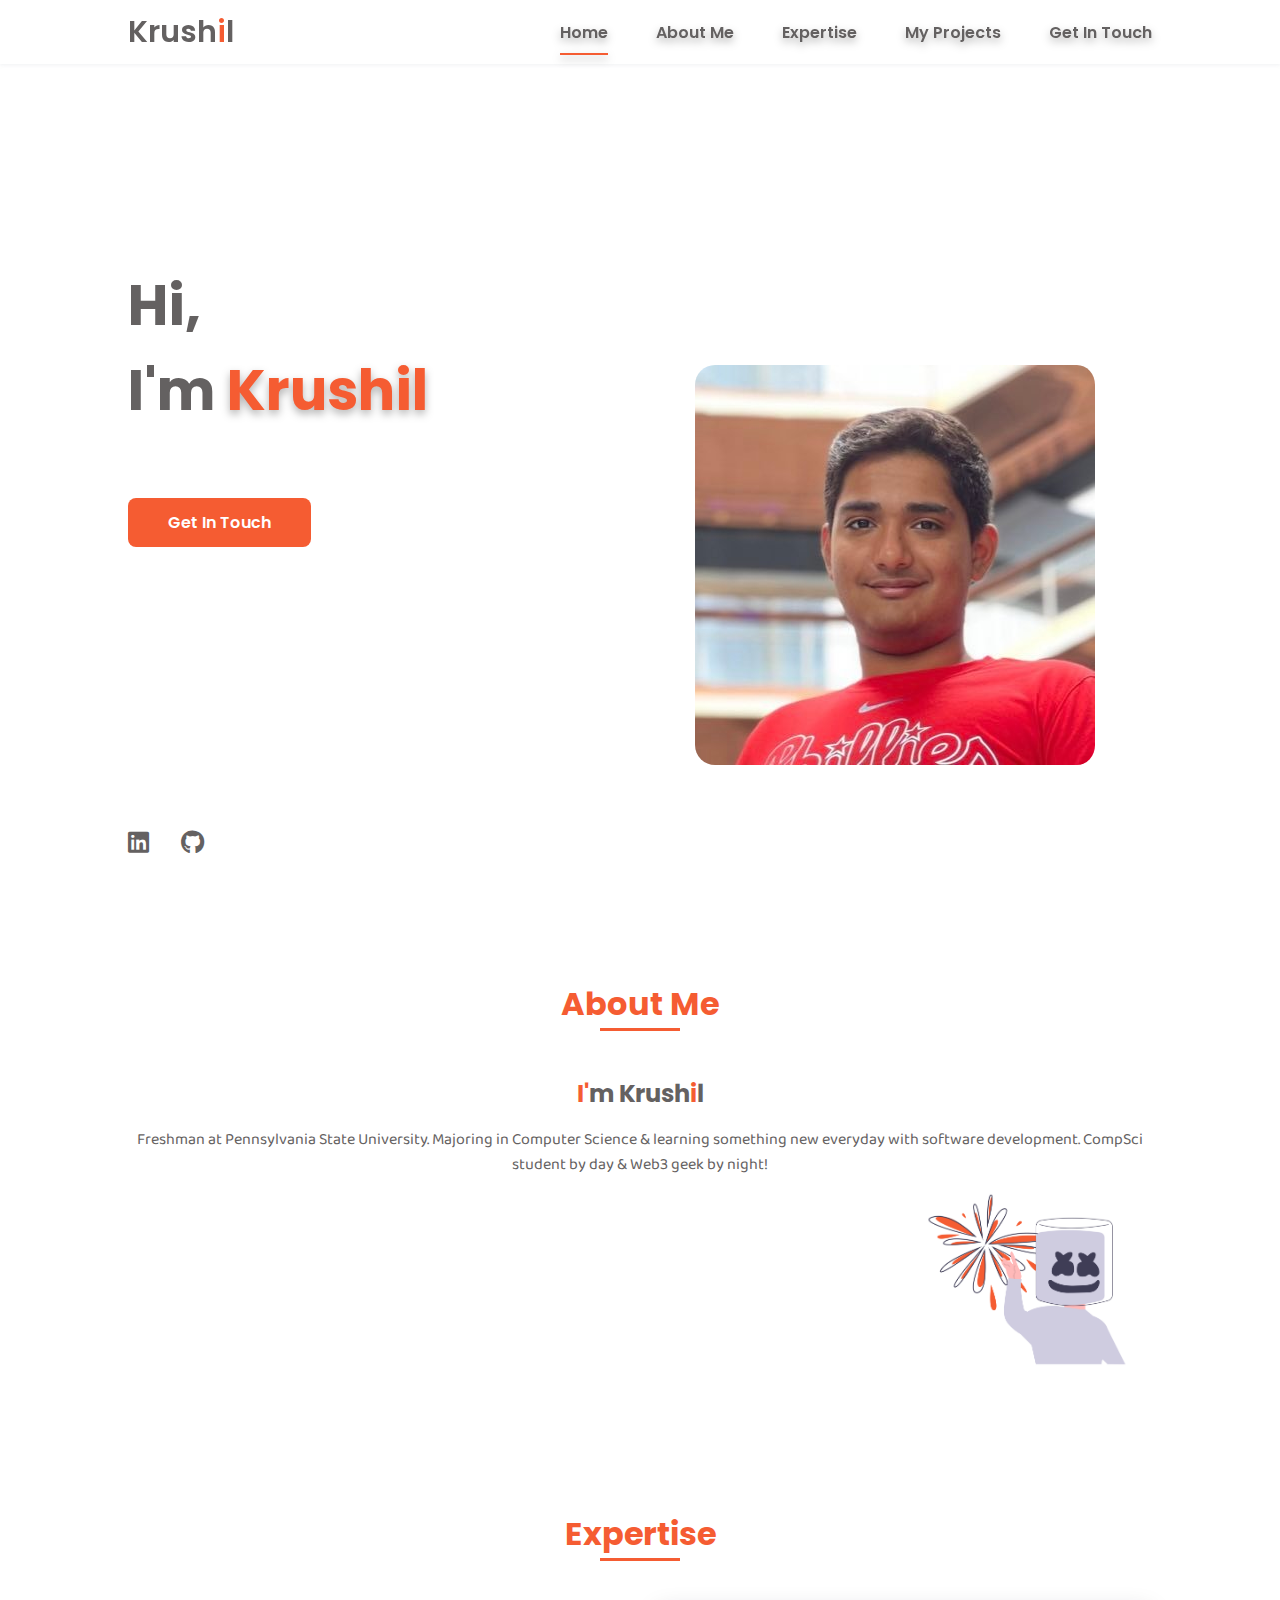
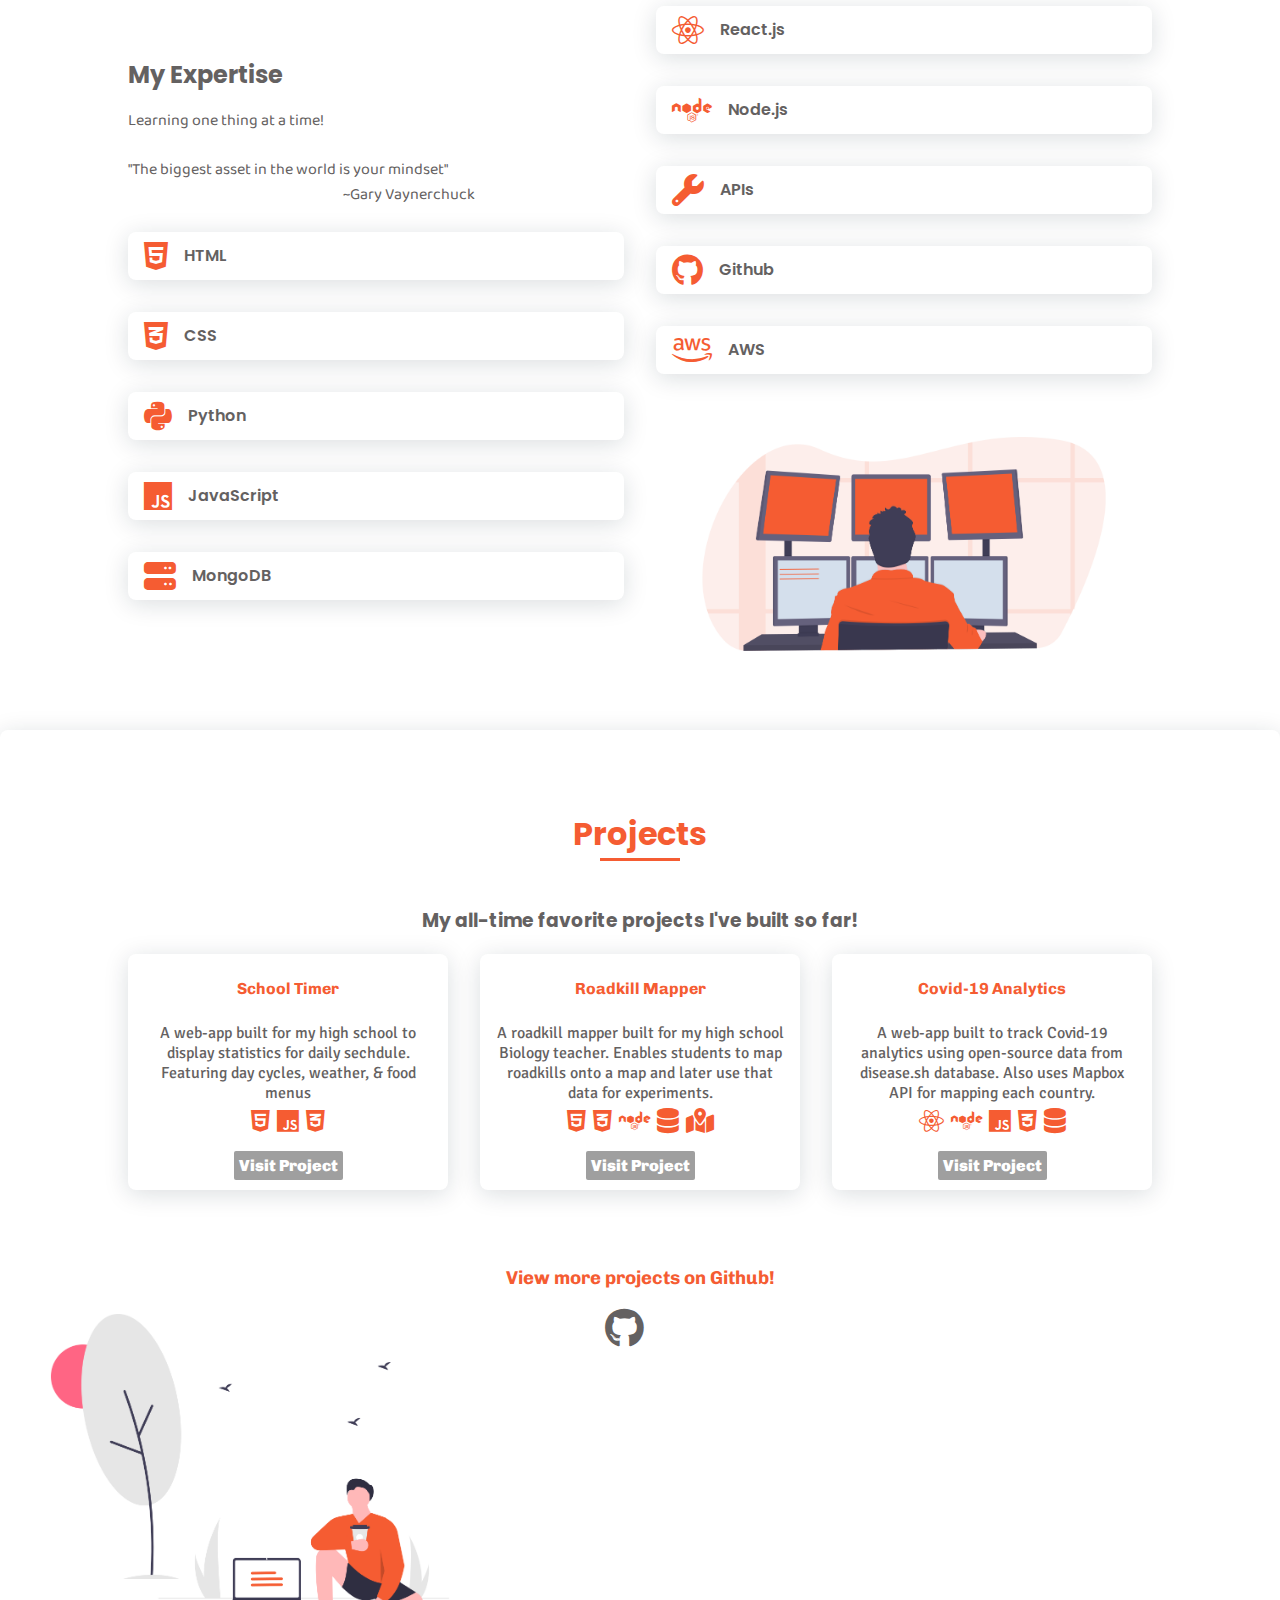
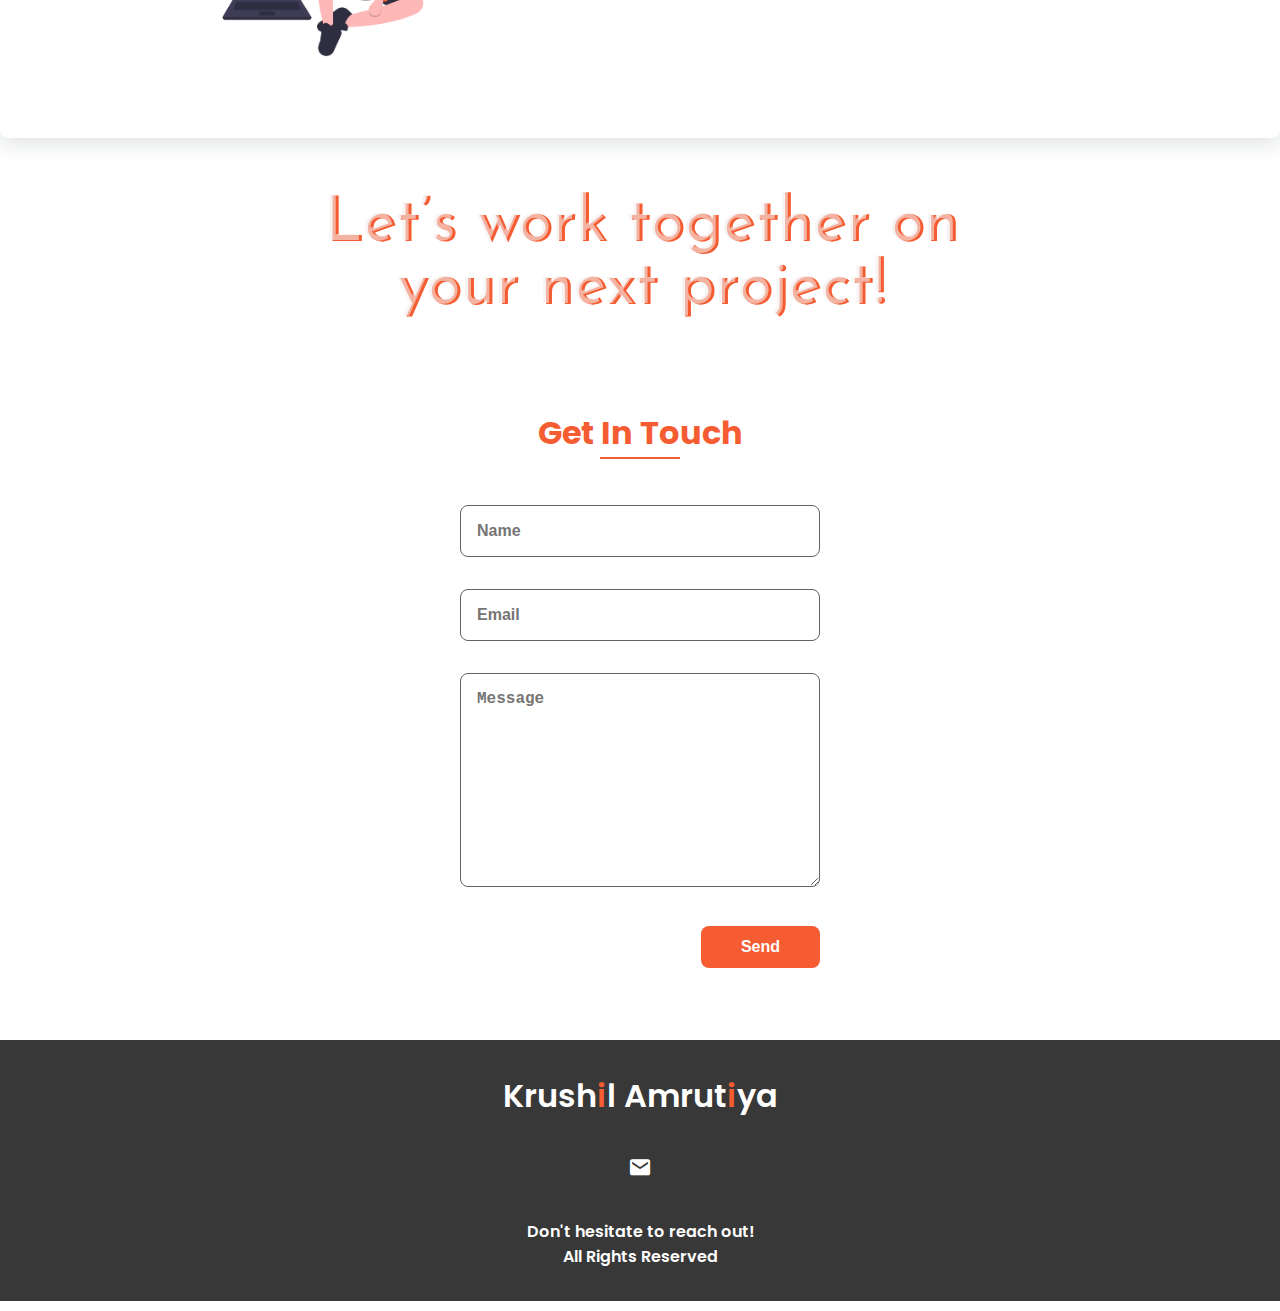
==== index.html @ 9ec1a013 "Add files via upload" ====
<!DOCTYPE html>
<html lang="en">
    <head> 
        <!-- <script async src="https://www.googletagmanager.com/gtag/js?id=G-BSHDWY86L4"></script>
        <script>
          window.dataLayer = window.dataLayer || [];
          function gtag(){dataLayer.push(arguments);}
          gtag('js', new Date());

          gtag('config', 'G-BSHDWY86L4');
        </script>  -->
        <meta charset="UTF-8">
        <meta name="viewport" content="width=device-width, initial-scale=1.0">
        <meta name="description" content="Personal portfolio of Krushil Amrutiya">
        <meta name="keywords" content="Krushil Amrutiya, krushil amrutiya, krushil, krushil website">
        <link rel="icon" type="image/png" href="assets/icon.png"/>
        <link rel="stylesheet" href="styles/style.css">
        <link href="https://fonts.googleapis.com/css2?family=Baloo+2:wght@500&family=Chivo&family=Signika:wght@500&display=swap" rel="stylesheet">

        <!-- =====BOX ICONS===== -->
        <link href="https://cdn.jsdelivr.net/npm/boxicons@2.0.5/css/boxicons.min.css" rel="stylesheet">
        <link rel="stylesheet" href="https://cdnjs.cloudflare.com/ajax/libs/font-awesome/5.15.2/css/all.min.css">
        <link rel="stylesheet" href="https://cdnjs.cloudflare.com/ajax/libs/font-awesome/6.2.0/css/all.min.css">
        <title>Krushil Amrutiya</title>
    </head>
    <body>
        <!--===== HEADER =====-->
        <header class="l-header">
            <div class="line" id="scrollIndicator"></div>
            <nav class="nav bd-grid">
                <div class="nav__logo">
                    <a href="#" class="nav__logo">Krush<a style="color:#F55C32">i</a>l</a>
                </div>

                <div class="nav__menu" id="nav-menu">
                    <ul class="nav__list">
                        <li class="nav__item"><a href="#home" class="nav__link active">Home</a></li>
                        <li class="nav__item"><a href="#about" class="nav__link">About Me</a></li>
                        <li class="nav__item"><a href="#skills" class="nav__link">Expertise</a></li>
                        <li class="nav__item"><a href="#work" class="nav__link">My Projects</a></li>
                        <li class="nav__item"><a href="#contact" class="nav__link">Get In Touch</a></li>
                    </ul>
                </div>
                

                <div class="nav__toggle" id="nav-toggle">
                    <i class="fas fa-bars"></i>
                </div> 
            </nav>
        </header>
        
        <main class="l-main">
            
            <!--===== HOME =====-->
            <section class="home bd-grid" id="home">
                <div class="home__data">
                    <h1 class="home__title">Hi,<br>I'm <span class="home__title-color" style="filter: drop-shadow(0px 4px 4px rgba(0, 0, 0, 0.3));">Krushil</span><br><!-- Web Designer--></h1>


                    <h2>
                        <a class="typewrite home__title-color" data-period="2000" data-type='[ "Software Development Geek", "Web3 Supporter", "Rocketry & Aviation Enthusiast" ]'>
                          <span class="wrap"></span>
                        </a>
                    </h2>

                    <br><a href="#contact" class="button">Get In Touch</a>
                </div>

                <div class="home__social">
                    <a href="https://linkedin.com/in/krushil-amrutiya/" target="_blank" class="home__social-icon"><i class="fab fa-linkedin"></i></a>
                    <!--<a href="" class="home__social-icon"><i class="bx bxl-behance" ></i></a>-->
                    <a href="https://github.com/krushil1" target="_blank" class="home__social-icon"><i class="fab fa-github" ></i></a>
                </div>

                <div class="home__img">    
                    <img style="border-radius: 5%; padding-right: 2px;" src="assets/profilepic.jpeg" alt="">  <!-- Profile Pic-->
                </div>
            </section>

            <!--===== ABOUT =====-->
            <section class="about section " id="about">
                <h2 class="section-title">About Me</h2>

                <div class="about__container bd-grid">
                    <div class="about__img">
                        <img src="" alt="">
                    </div>
                </div>
                
                <div style="text-align: center;" class="bd-grid">
                    <h2 class="about__subtitle"><a style="color:#F55C32">I'</a>m Krush<a style="color:#F55C32">i</a>l</h2>
                    <p class="about__text">Freshman at Pennsylvania State University. 
                        Majoring in Computer Science & learning something new 
                        everyday with software development. CompSci student 
                        by day & Web3 geek by night!
                    </p>      
                    <div>
                        <img style="float: right;" src="assets/mello.png" alt="" width='250' height='250'>
                    </div>     
                </div> 

            </section>

            <!--===== SKILLS =====-->
            <section class="skills section" id="skills">
                <h2 class="section-title">Expertise</h2>

                <div class="skills__container bd-grid">          
                    <div>
                        <h2 class="skills__subtitle">My Expertise</h2>
                        <p class="skills__text">Learning one thing at a time!</p>
                        <div class="skills__description">
                            <p class="skills__text__description">"The biggest asset in the world is your mindset"</p>
                            <p class="skills__text__description" style="text-align: right;">~Gary Vaynerchuck</p>
                        </div>
                        <br>
                        

                        <div class="skills__data">
                            <div class="skills__names">
                                <i class="fab fa-html5 skills__icon"></i>
                                <span class="skills__name">HTML</span>
                            </div>
                        </div>

                        <div class="skills__data">
                            <div class="skills__names">
                                <i class="fab fa-css3-alt skills__icon"></i>
                                <span class="skills__name">CSS</span>
                            </div>
                        </div>

                        <div class="skills__data">
                            <div class="skills__names">
                                <i class="fab fa-python skills__icon"></i>              
                                <span class="skills__name">Python</span>
                            </div>
                        </div>

                        <div class="skills__data">
                            <div class="skills__names">
                                <i class="fab fa-js skills__icon" ></i>
                                <span class="skills__name">JavaScript</span>
                            </div>
                        </div>
                        
                        <div class="skills__data">
                            <div class="skills__names">
                                <i class="fa fa-server skills__icon"></i>              
                                <span class="skills__name">MongoDB</span>
                            </div>
                        </div>
                    </div>
                        
                    <div style="float: right;">
                        <div class="skills__data">
                            <div class="skills__names">
                                <i class="fab fa-react skills__icon"></i>              
                                <span class="skills__name">React.js</span>
                            </div>
                        </div>

                        <div class="skills__data">
                            <div class="skills__names">
                                <i class="fab fa-node skills__icon"></i>              
                                <span class="skills__name">Node.js</span>
                            </div>
                        </div>

                        <div class="skills__data">
                            <div class="skills__names">
                                <i class="fa fa-wrench skills__icon"></i>              
                                <span class="skills__name">APIs</span>
                            </div>
                        </div>

                        <div class="skills__data">
                            <div class="skills__names">
                                <i class="fab fa-github skills__icon"></i>              
                                <span class="skills__name">Github</span>
                            </div>
                        </div>

                        <div class="skills__data">
                            <div class="skills__names">
                                <i class="fab fa-aws skills__icon"></i>              
                                <span class="skills__name">AWS</span>
                            </div>
                        </div>
                    

                    <div style="float: right;">
                        <img src="assets/skills.png" alt="">
                    </div>
                </div>
            </section>


            <!--===== WORK =====-->
            <section class="work section" id="work">
                <h2 class="section-title">Projects</h2>
                <h3 style="text-align: center;">My all-time favorite projects I've built so far!</h3>

                <div class="work__container bd-grid">
                    <div class="work">
                        <br>
                        <p class="work-showcase">School Timer</p>
                        <br>
                        <p class="description">A web-app built for my high school to display statistics for daily sechdule. Featuring day cycles, weather, & food menus</p>
                        <div class="work-icons">
                            <i class="fab fa-html5"></i> 
                            <i class="fab fa-js"></i> 
                            <i class="fab fa-css3-alt"></i> 
                        </div>
                        <div class="work-showcase-link-div">
                            <a href="https://github.com/School-Timer/SchoolTimer" target="_blank"><p class="work-showcase-link">Visit Project</p></a>
                        </div>
                    </div>

                    <div class="work">
                        <br>
                        <p class="work-showcase">Roadkill Mapper</p>
                        <br>
                        <p class="description">A roadkill mapper built for my high school Biology teacher. Enables students to map roadkills onto a map and later use that data for experiments.</p>
                        <div class="work-icons">
                            <i class="fab fa-html5"></i> 
                            <i class="fab fa-css3-alt"></i> 
                            <i class="fa-brands fa-node"></i>
                            <i class="fa-solid fa-database"></i>
                            <i class="fa-solid fa-map-location-dot"></i>
                        </div>
                        <div class="work-showcase-link-div">
                            <a href="https://github.com/krushil1/roadkill-mapper" target="_blank"><p class="work-showcase-link">Visit Project</p></a>
                        </div>
                    </div>

                    <div class="work">
                        <br>
                        <p class="work-showcase">Covid-19 Analytics</p>
                        <br>
                        <p class="description">A web-app built to track Covid-19 analytics using open-source data from disease.sh database. Also uses Mapbox API for mapping each country.</p>
                        <div class="work-icons">
                            <i class="fa-brands fa-react"></i>
                            <i class="fa-brands fa-node"></i>
                            <i class="fab fa-js"></i> 
                            <i class="fab fa-css3-alt"></i>
                            <i class="fa-solid fa-database"></i>
                        </div>
                        <div class="work-showcase-link-div">
                            <a href="https://github.com/School-Timer/SchoolTimer" target="_blank"><p class="work-showcase-link">Visit Project</p></a>
                        </div>
                    </div>
                </div>

                <br>

                <div>
                    <h3 class="work-showcase">View more projects on Github!</h3>
                    <div class="work-showcase-link-div">
                        <a href="https://github.com/krushil1" target="_blank" class="home__social-icon"><i style="font-size: 40px;" class="fab fa-github" ></i></a>
                    </div>
                </div>

                </div>
                    <img class="work-image" src="assets/work.png" alt="">
                </div>
             
            </section>

            <section class="section project-section">
                <p class="project-title project">Let’s work together on</p>
                <p class="project-title project">your next project!</p>
            </section>

            <!--===== CONTACT =====-->
            <section class="contact section" id="contact">
                <h2 class="section-title">Get In Touch</h2>
                <div class="contact__container bd-grid">
                    <form id="my-form" action="https://formspree.io/xknekklq" method="POST" class="contact__form">
                        <input type="text" placeholder="Name" name="name" class="contact__input">
                        <input type="email"  placeholder="Email" name="email" class="contact__input">
                        <textarea type="text" placeholder="Message" name="message" id="" cols="0" rows="10" class="contact__input"></textarea>
                        <input class="contact__button button" type="submit" value="Send" id="my-form-button">
                        <p class="skills__text" id="my-form-status"></p>
                        </form>
    
                        <script>
                        window.addEventListener("DOMContentLoaded", function() {
                        var form = document.getElementById("my-form");
                        var button = document.getElementById("my-form-button");
                        var status = document.getElementById("my-form-status");
                        function success() {
                            form.reset();
                            button.style = "display: none ";
                            status.innerHTML = "Thanks! I will be in touch soon!";
                        }
                        function error() {
                            status.innerHTML = "Oops! There was a problem. Try again!";
                        }
                        form.addEventListener("submit", function(ev) {
                            ev.preventDefault();
                            var data = new FormData(form);
                            ajax(form.method, form.action, data, success, error);
                        });
                        });
                        function ajax(method, url, data, success, error) {
                        var xhr = new XMLHttpRequest();
                        xhr.open(method, url);
                        xhr.setRequestHeader("Accept", "application/json");
                        xhr.onreadystatechange = function() {
                            if (xhr.readyState !== XMLHttpRequest.DONE) return;
                            if (xhr.status === 200) {
                            success(xhr.response, xhr.responseType);
                            } else {
                            error(xhr.status, xhr.response, xhr.responseType);
                            }
                        };
                        xhr.send(data);
                        }
                        </script>
                </div>
            </section>
        </main>
        

        <!--===== FOOTER =====-->
        <footer class="footer">
            <p class="footer__title">Krush<a style="color:#F55C32">i</a>l Amrut<a style="color:#F55C32">i</a>ya</p>
            <div class="footer__social">
                <a href="mailto:krushilamrutiya@gmail.com" class="footer__icon"><i class="bx bxs-envelope footer-icon"></i></a>
            </div>
            <p>Don't hesitate to reach out!</p>
            <p>All Rights Reserved</p>
        </footer>


        <!--===== SCROLL REVEAL =====-->
        <script src="https://unpkg.com/scrollreveal"></script>
        
        <!--===== MAIN JS =====-->
        <script src="script.js"></script>
        <script src="https://cdnjs.cloudflare.com/ajax/libs/font-awesome/5.15.3/js/fontawesome.min.js"></script>
        <script src="https://unpkg.com/aos@2.3.1/dist/aos.js"></script>
        
    </body>
</html>
---- styles/style.css ----
/*===== GOOGLE FONTS =====*/
@import url("https://fonts.googleapis.com/css2?family=Josefin+Sans:wght@500&display=swap");
@import url("https://fonts.googleapis.com/css2?family=Poppins:wght@400;600;700&display=swap");
/*===== VARIABLES CSS =====*/
:root {
  --header-height: 3rem;
  --font-semi: 600;
}

/*===== Colors =====*/
:root {
  --first-color: #f55c32;
  --second-color: #646161;
}

:root {
  --body-font: "Poppins", sans-serif;
  --big-font-size: 2rem;
  --h2-font-size: 1.25rem;
  --normal-font-size: 0.938rem;
}
@media screen and (min-width: 768px) {
  :root {
    --big-font-size: 3.5rem;
    --h2-font-size: 2rem;
    --normal-font-size: 1rem;
  }
}

:root {
  --mb-1: 0.5rem;
  --mb-2: 1rem;
  --mb-3: 1.5rem;
  --mb-4: 2rem;
  --mb-5: 2.5rem;
  --mb-6: 3rem;
}

:root {
  --z-back: -10;
  --z-normal: 1;
  --z-tooltip: 10;
  --z-fixed: 100;
}

/*===== BASE =====*/
*,
::before,
::after {
  box-sizing: border-box;
}
html {
  scroll-behavior: smooth;
}
body {
  margin: var(--header-height) 0 0 0;
  font-family: var(--body-font);
  font-size: var(--normal-font-size);
  /* color: var(--second-color); */
  color: #646161;
}
h1,
h2,
p {
  margin: 0;
}
ul {
  margin: 0;
  padding: 0;
  list-style: none;
}
a {
  text-decoration: none;
}
img {
  max-width: 100%;
  height: auto;
  display: block;
}

.section-title {
  position: relative;
  font-size: var(--h2-font-size);
  color: var(--first-color);
  margin-top: var(--mb-2);
  margin-bottom: var(--mb-4);
  text-align: center;
}
.section-title::after {
  position: absolute;
  content: "";
  width: 64px;
  height: 0.18rem;
  left: 0;
  right: 0;
  margin: auto;
  top: 2rem;
  background-color: var(--first-color);
}
.section {
  padding-top: 3rem;
  padding-bottom: 2rem;
}

/*===== LAYOUT =====*/
.bd-grid {
  max-width: 1024px;
  display: grid;
  grid-template-columns: 100%;
  grid-column-gap: 2rem;
  width: calc(100% - 2rem);
  margin-left: var(--mb-2);
  margin-right: var(--mb-2);
}
.l-header {
  width: 100%;
  position: fixed;
  top: 0;
  left: 0;
  z-index: var(--z-fixed);
  background-color: #fff;
  box-shadow: 0 1px 4px rgba(146, 161, 176, 0.15);
}

/*===== NAV =====*/
.nav {
  height: var(--header-height);
  display: flex;
  justify-content: space-between;
  align-items: center;
  font-weight: var(--font-semi);
}

.work-image {
  margin-right: 60px; 
  margin-top: -8vh; 
  width: 500px;
}

@media screen and (max-width: 768px) {

  .work-image {
    margin-top: 0vh; 
    width: 300px;
  }

  .nav__menu {
    position: fixed;
    top: var(--header-height);
    right: -100%;
    width: 80%;
    height: 100%;
    padding: 2rem;
    background-color: var(--second-color);
    transition: 0.5s;
  }
}
.nav__item {
  margin-bottom: var(--mb-4);
  filter: drop-shadow(0px 4px 4px rgba(0, 0, 0, 0.3));
}
.nav__link {
  position: relative;
  color: #fff;
}
.nav__link:hover {
  position: relative;
}
.nav__link:hover::after {
  position: absolute;
  content: "";
  width: 100%;
  height: 0.18rem;
  left: 0;
  top: 2rem;
  background-color: var(--first-color);
}
.nav__logo {
  color: var(--second-color);
  font-size: 30px;
}
.nav__toggle {
  color: var(--second-color);
  font-size: 1.5rem;
  cursor: pointer;
}

/*Active menu*/
.active::after {
  position: absolute;
  content: "";
  width: 100%;
  height: 0.18rem;
  left: 0;
  top: 2rem;
  background-color: var(--first-color);
}

/*=== Show menu ===*/
.show {
  right: 0;
}

/*===== HOME =====*/
.home {
  height: calc(100vh - 3rem);
  row-gap: 1rem;
}
.home__data {
  align-self: center;
}
.home__title {
  font-size: var(--big-font-size);
  margin-bottom: var(--mb-5);
}
.home__title-color {
  color: var(--first-color);
}
.home__social {
  display: flex;
  flex-direction: column;
}
.home__social-icon {
  width: max-content;
  margin-bottom: var(--mb-2);
  font-size: 1.5rem;
  color: var(--second-color);
}
.home__social-icon:hover {
  color: var(--first-color);
}
.home__img {
  position: absolute;
  right: 0;
  bottom: 0;
  width: 295px;
}

/*BUTTONS*/
.button {
  display: inline-block;
  background-color: var(--first-color);
  color: #fff;
  padding: 0.75rem 2.5rem;
  font-weight: var(--font-semi);
  border-radius: 0.5rem;
}
.button:hover {
  box-shadow: 0 10px 36px rgba(0, 0, 0, 0.15);
}

/* ===== ABOUT =====*/
.about__text {
  font-family: "Baloo 2", cursive;
}
.about__container {
  row-gap: 2rem;
  text-align: center;
}
.about__subtitle {
  margin-bottom: var(--mb-2);
}
.about__img {
  justify-self: center;
}
.about__img img {
  width: 200px;
  border-radius: 0.5rem;
}

/* ===== SKILLS =====*/
.skills__container {
  row-gap: 2rem;
  text-align: center;
}
.skills__subtitle {
  margin-bottom: var(--mb-2);
}
.skills__text {
  margin-bottom: var(--mb-3);
  font-family: "Baloo 2", cursive;
}

.skills__text__description {
  font-family: "Baloo 2", cursive;
}

.skills__data {
  display: flex;
  justify-content: space-between;
  align-items: center;
  position: relative;
  font-weight: var(--font-semi);
  padding: 0.5rem 1rem;
  margin-bottom: var(--mb-4);
  border-radius: 0.5rem;
  box-shadow: 0 4px 25px rgba(14, 36, 49, 0.15);
}
.skills__icon {
  font-size: 2rem;
  margin-right: var(--mb-2);
  color: var(--first-color);
}

.skills__names {
  display: flex;
  align-items: center;
}

/* ===== WORK =====*/
.work__container {
  row-gap: 2rem;
}
.work {
  box-shadow: 0 4px 25px rgba(14, 36, 49, 0.15);
  border-radius: 0.5rem;
  overflow: hidden;
}
.work__img img {
  transition: 1s;
  cursor: pointer;
}
.work__img img:hover {
  transform: scale(1.1);
}

/* ===== CONTACT =====*/
.contact__input {
  width: 100%;
  font-size: var(--normal-font-size);
  font-weight: var(--font-semi);
  padding: 1rem;
  border-radius: 0.5rem;
  border: 1.5px solid var(--second-color);
  outline: none;
  margin-bottom: var(--mb-4);
}
.contact__button {
  display: block;
  border: none;
  outline: none;
  font-size: var(--normal-font-size);
  cursor: pointer;
  margin-left: auto;
}

/* ===== FOOTER =====*/
.footer {
  background-color: #383838;
  color: #fff;
  text-align: center;
  font-weight: var(--font-semi);
  padding: 2rem 0;
}
.footer__title {
  font-size: 2rem;
  margin-bottom: var(--mb-4);
}
.footer__social {
  margin-bottom: var(--mb-4);
}
.footer__icon {
  font-size: 1.5rem;
  color: #fff;
  margin: 0 var(--mb-2);
}

/* ===== MEDIA QUERIES=====*/
@media screen and (min-width: 768px) {
  body {
    margin: 0;
  }
  .section {
    padding-top: 4rem;
    padding-bottom: 3rem;
  }
  .section-title {
    margin-bottom: var(--mb-6);
  }
  .section-title::after {
    width: 80px;
    top: 3rem;
  }

  .nav {
    height: calc(var(--header-height) + 1rem);
  }
  .nav__list {
    display: flex;
    padding-top: 0;
  }
  .nav__item {
    margin-left: var(--mb-6);
    margin-bottom: 0;
  }
  .nav__toggle {
    display: none;
  }
  .nav__link {
    color: var(--second-color);
  }

  .home {
    height: 100vh;
  }
  .home__data {
    align-self: flex-end;
  }
  .home__social {
    padding-top: 0;
    padding-bottom: 2.5rem;
    flex-direction: row;
    align-self: flex-end;
  }
  .home__social-icon {
    margin-bottom: 0;
    margin-right: var(--mb-4);
  }
  .home__img {
    width: 457px;
    bottom: 15%;
  }

  .about__container,
  .skills__container {
    grid-template-columns: repeat(2, 1fr);
    align-items: center;
    text-align: initial;
  }
  .about__img img {
    width: 300px;
  }
  .work__container {
    grid-template-columns: repeat(3, 1fr);
    /* grid-template-rows: repeat(2, 1fr); */
    margin-bottom: 2em;
    column-gap: 2rem;
  }
  .contact__form {
    width: 360px;
  }
  .contact__container {
    justify-items: center;
  }
}

@media screen and (min-width: 1024px) {
  .bd-grid {
    margin-left: auto;
    margin-right: auto;
  }
  .home__img {
    right: 10%;
  }

  .skills__description {
    width: 70%;
  }
}

.work-showcase {
  text-align: center;
  font-weight: bold;
  font-family: "Chivo", sans-serif;
  color: #f55c32;
}

.work-showcase-link-div {
  display: flex;
  align-items: center;
  justify-content: center;
}

.work-showcase-link {
  text-align: center;
  font-weight: 900;
  font-family: "Chivo", sans-serif;
  color: white;
  margin: 10px;
  cursor: pointer;
  width: auto;
  padding: 5px;
  border-radius: 2px;
  background-color: #3838387b;
}

.work-showcase-link:hover {
  color: #646161;
  transform: rotate(2deg);
}

.description {
  text-align: center;
  font-family: "Signika", sans-serif;
  color: #646161;
  padding-left: 5%;
  padding-right: 5%;
}

body {
  margin: 0;
}

.line {
  /* background: rgb(245,92,50); */
  background: linear-gradient(
    90deg,
    rgba(245, 92, 50, 0.48082983193277307) 33.33%,
    rgba(245, 92, 50, 1) 66.66%
  );

  height: 6px;
  border-radius: 1.5px;
  width: 0%;
  position: fixed;
  top: 0;
}

.mentor-image {
  border-radius: 10px;
  float: right;
  padding: 3px;
}

.mentor-name {
  padding: 5px 10px 15px 20px;
  color: #f55c32;
  filter: drop-shadow(0px 4px 4px rgba(0, 0, 0, 0.1));
  font-size: 2.5vh;
  font-weight: 700;
}

.mentor-name .mentor-links {
  font-size: 2.3vh;
  cursor: pointer;
  color: #646161;
  margin-left: 6px;
}

.mentor-name .mentor-links:hover {
  cursor: pointer;
  color: #f55c32;
}

.mentor-div {
  height: 105px;
  border-radius: 0.3rem;
  overflow: hidden;
  -webkit-box-shadow: 3px 3px 5px 6px #ccc; /* Safari 3-4, iOS 4.0.2 - 4.2, Android 2.3+ */
  -moz-box-shadow: 3px 3px 5px 6px #ccc; /* Firefox 3.5 - 3.6 */
  box-shadow: 3px 3px 5px 6px #ccc;
}

.work-icons {
  color: #f55c32;
  font-size: 25px;
  text-align: center;
}

.project-section {
  margin-top: 5vh;
  padding: 10px 20px;
  color: rgba(243, 237, 237, 0.596);
  font-family: "Josefin Sans", sans-serif;
  text-align: center;
  text-shadow: 3px 1px 0 #f55c32;
}

.project-title {
  font-size: 7vh;
}

.footer-icon:hover {
  cursor: pointer;
  color: #f55c32;
}

.footer__title:hover {
  color: #f55c32;
}

.footer-i:hover {
  color: white;
}
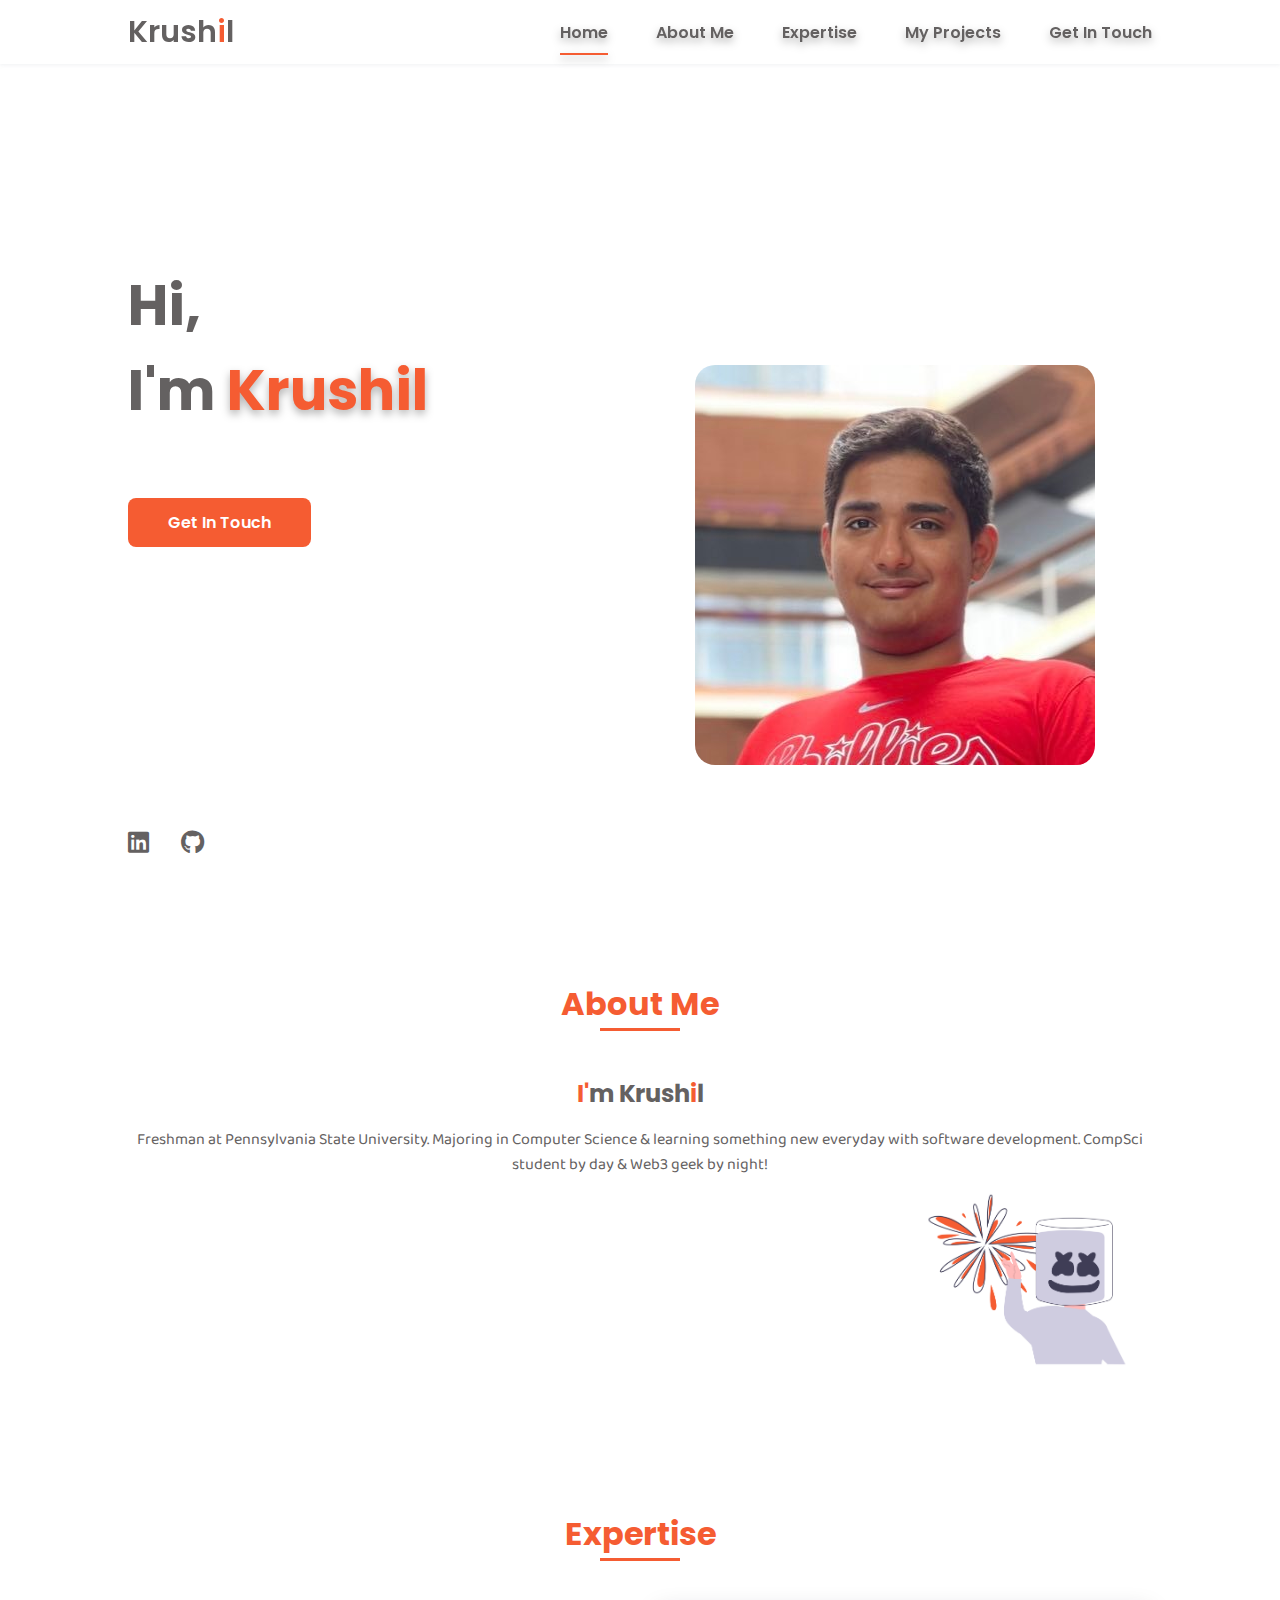
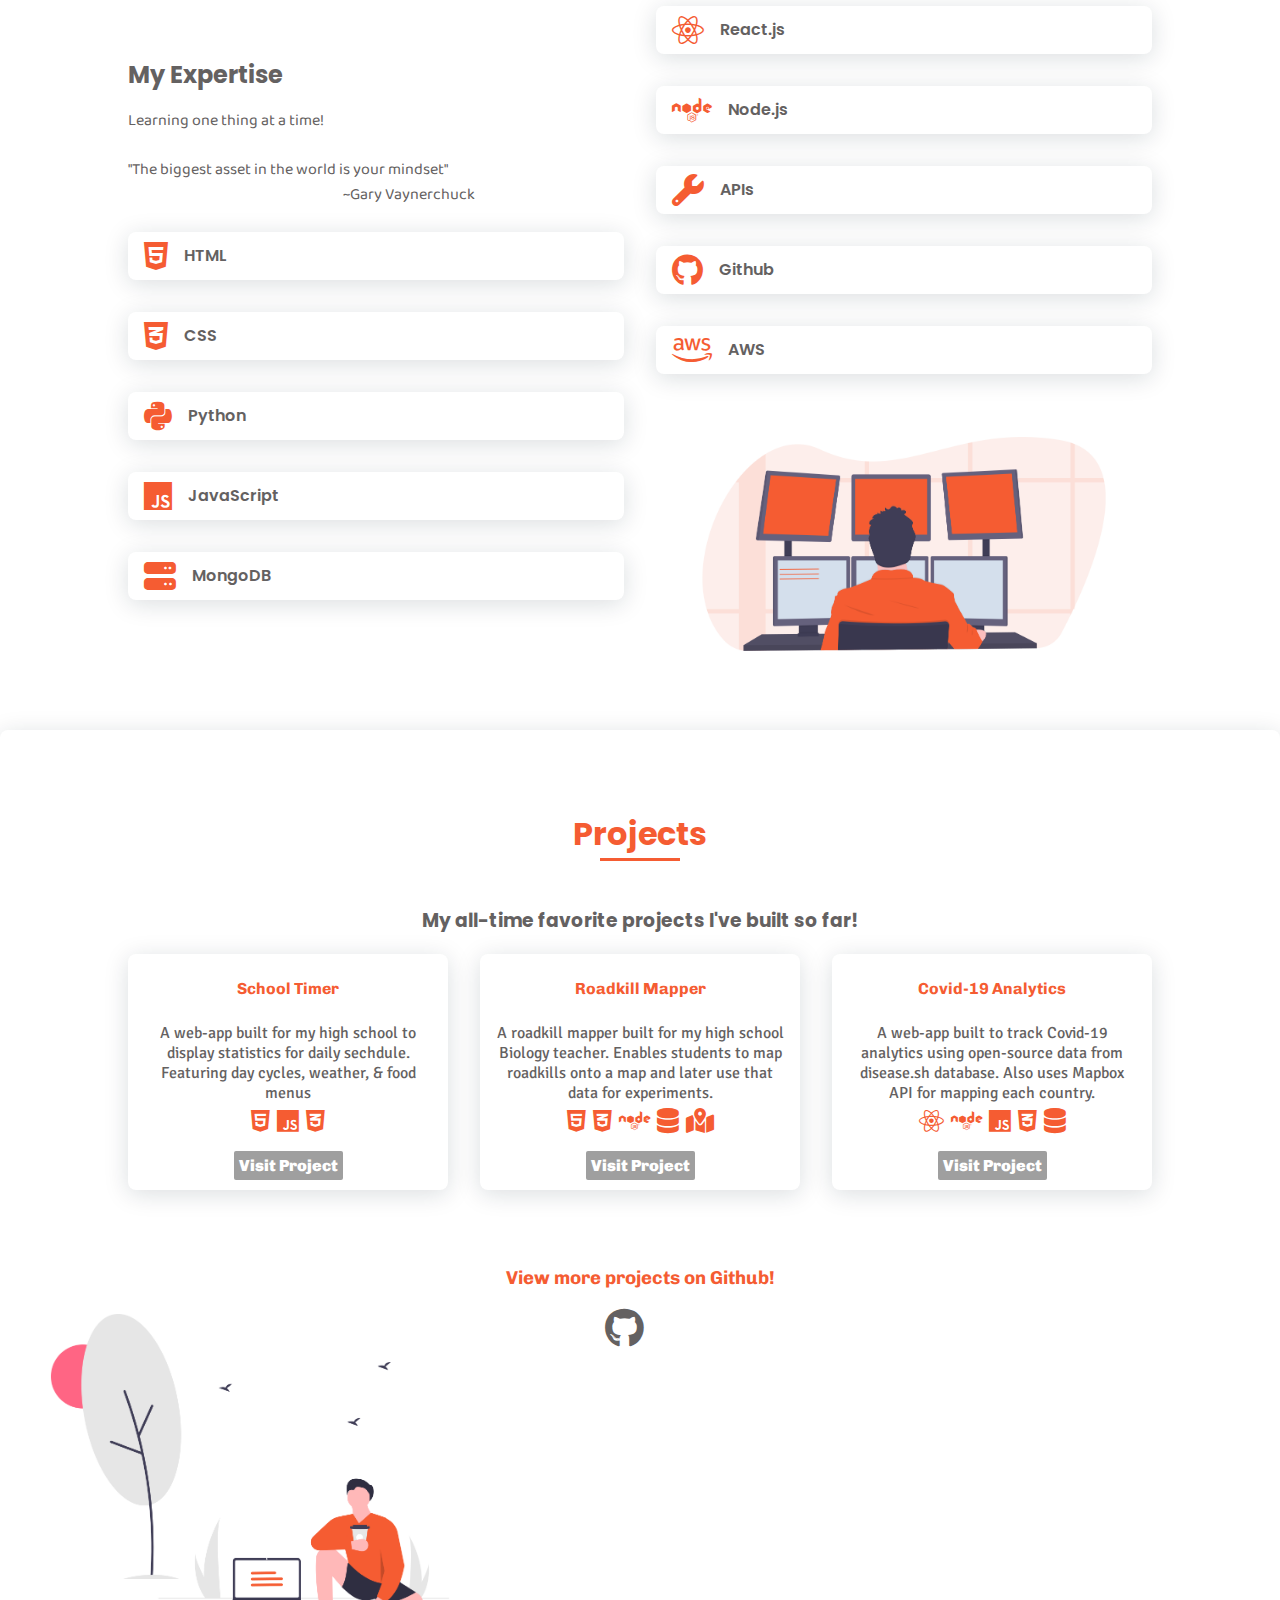
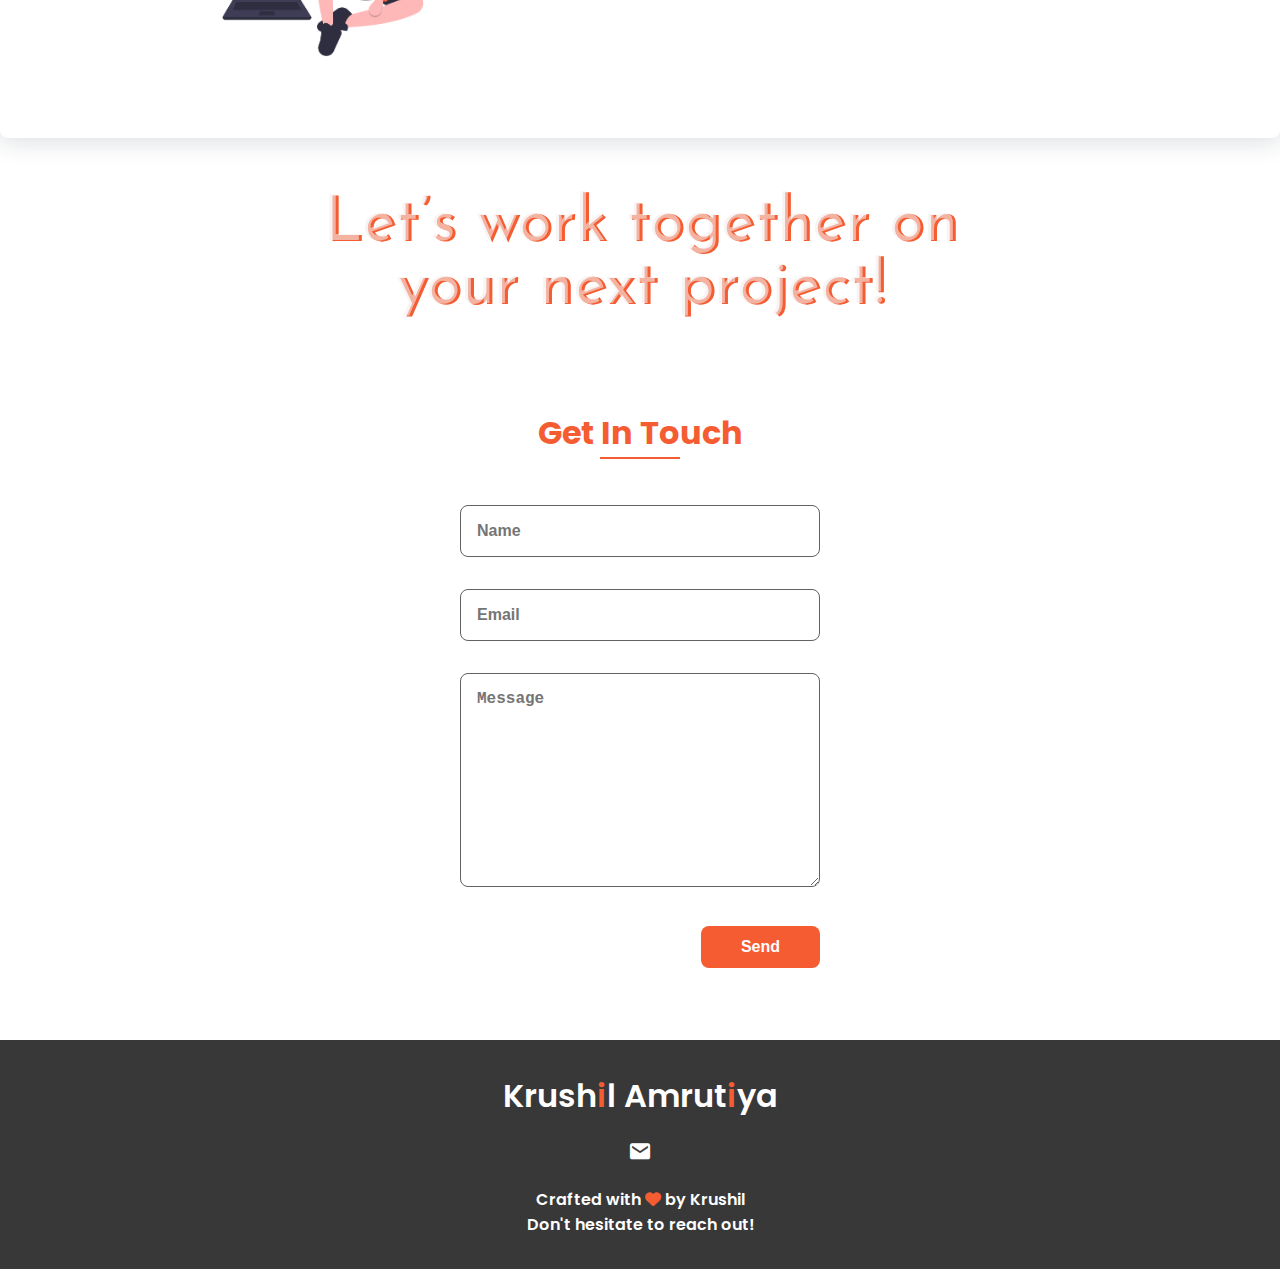
==== commit f09909ec: "Update index.html" ====
--- a/index.html
+++ b/index.html
@@ -329,8 +329,8 @@
             <div class="footer__social">
                 <a href="mailto:krushilamrutiya@gmail.com" class="footer__icon"><i class="bx bxs-envelope footer-icon"></i></a>
             </div>
+            <p>Crafted with <i style="color: #F55C32;" class="fa-solid fa-heart"></i> by Krushil</p>
             <p>Don't hesitate to reach out!</p>
-            <p>All Rights Reserved</p>
         </footer>
 
 
--- a/styles/style.css
+++ b/styles/style.css
@@ -354,10 +354,10 @@
 }
 .footer__title {
   font-size: 2rem;
-  margin-bottom: var(--mb-4);
+  margin-bottom: var(--mb-2);
 }
 .footer__social {
-  margin-bottom: var(--mb-4);
+  margin-bottom: var(--mb-2);
 }
 .footer__icon {
   font-size: 1.5rem;
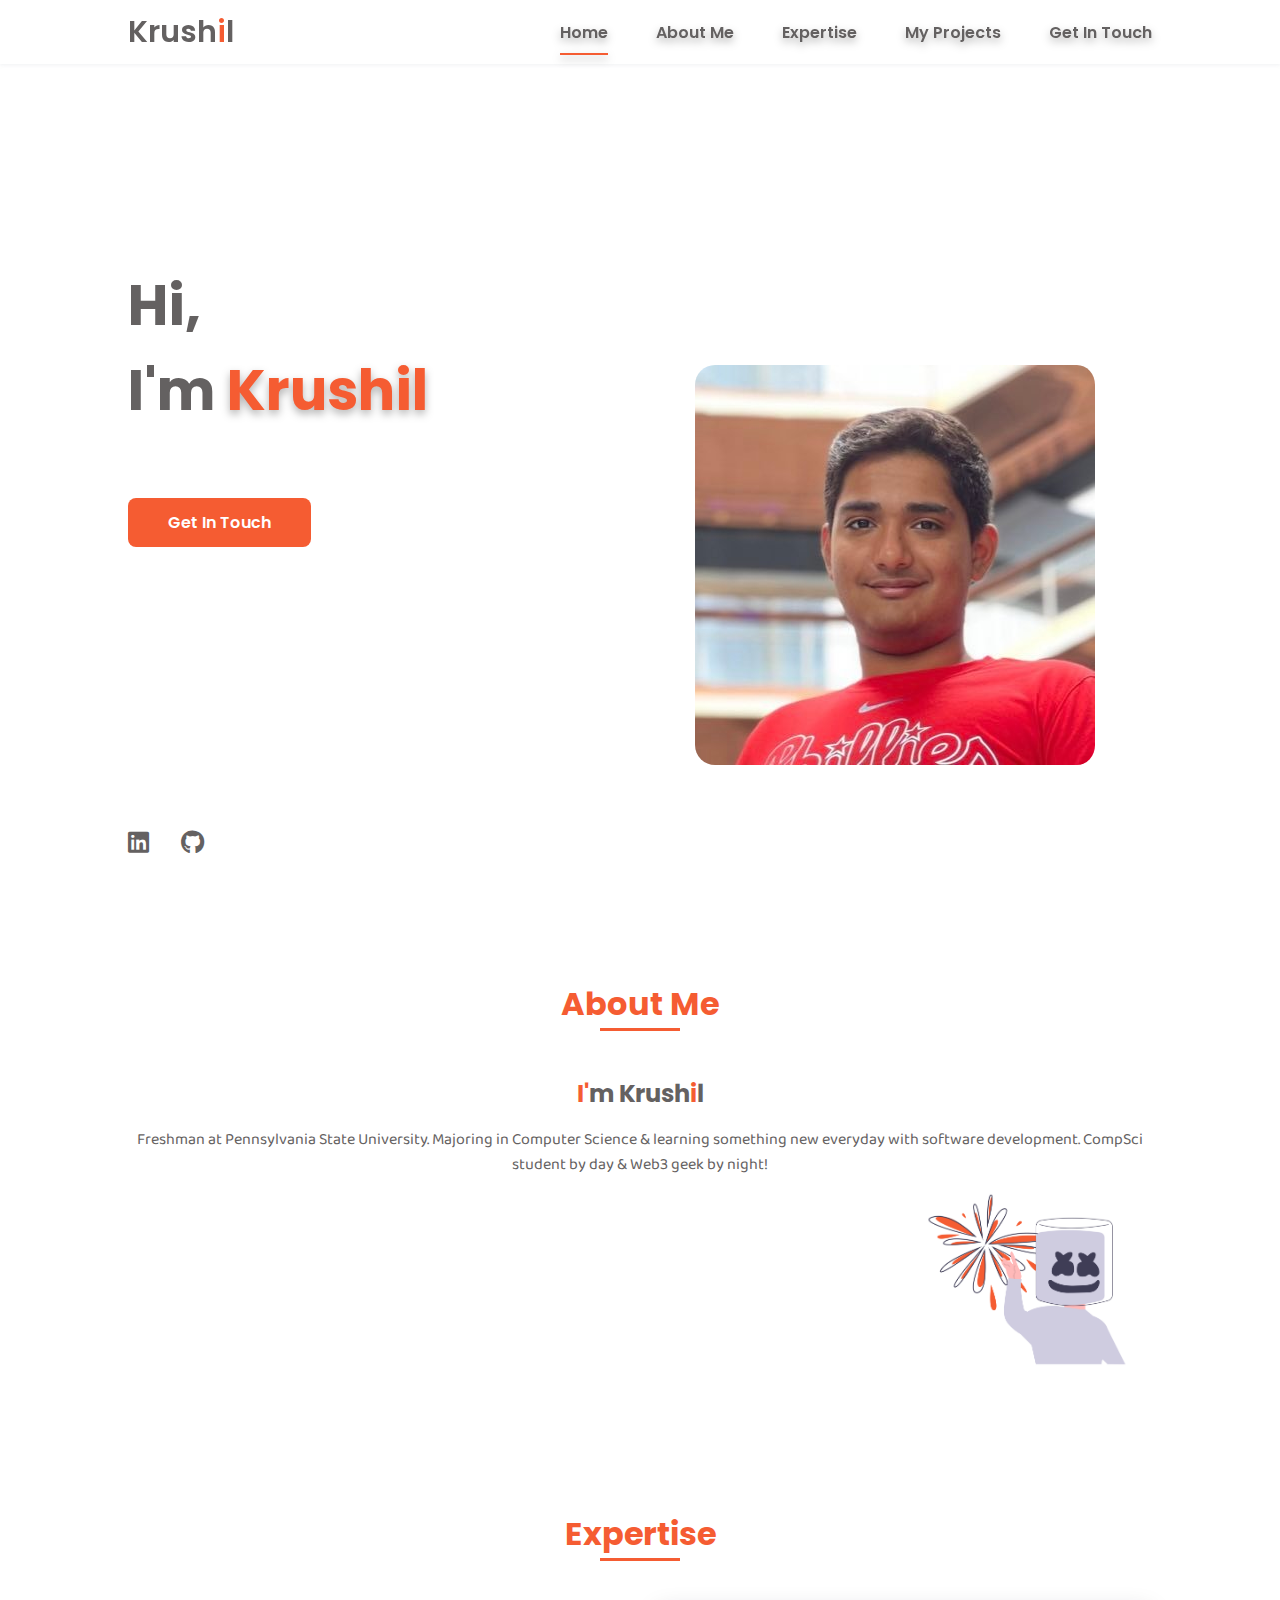
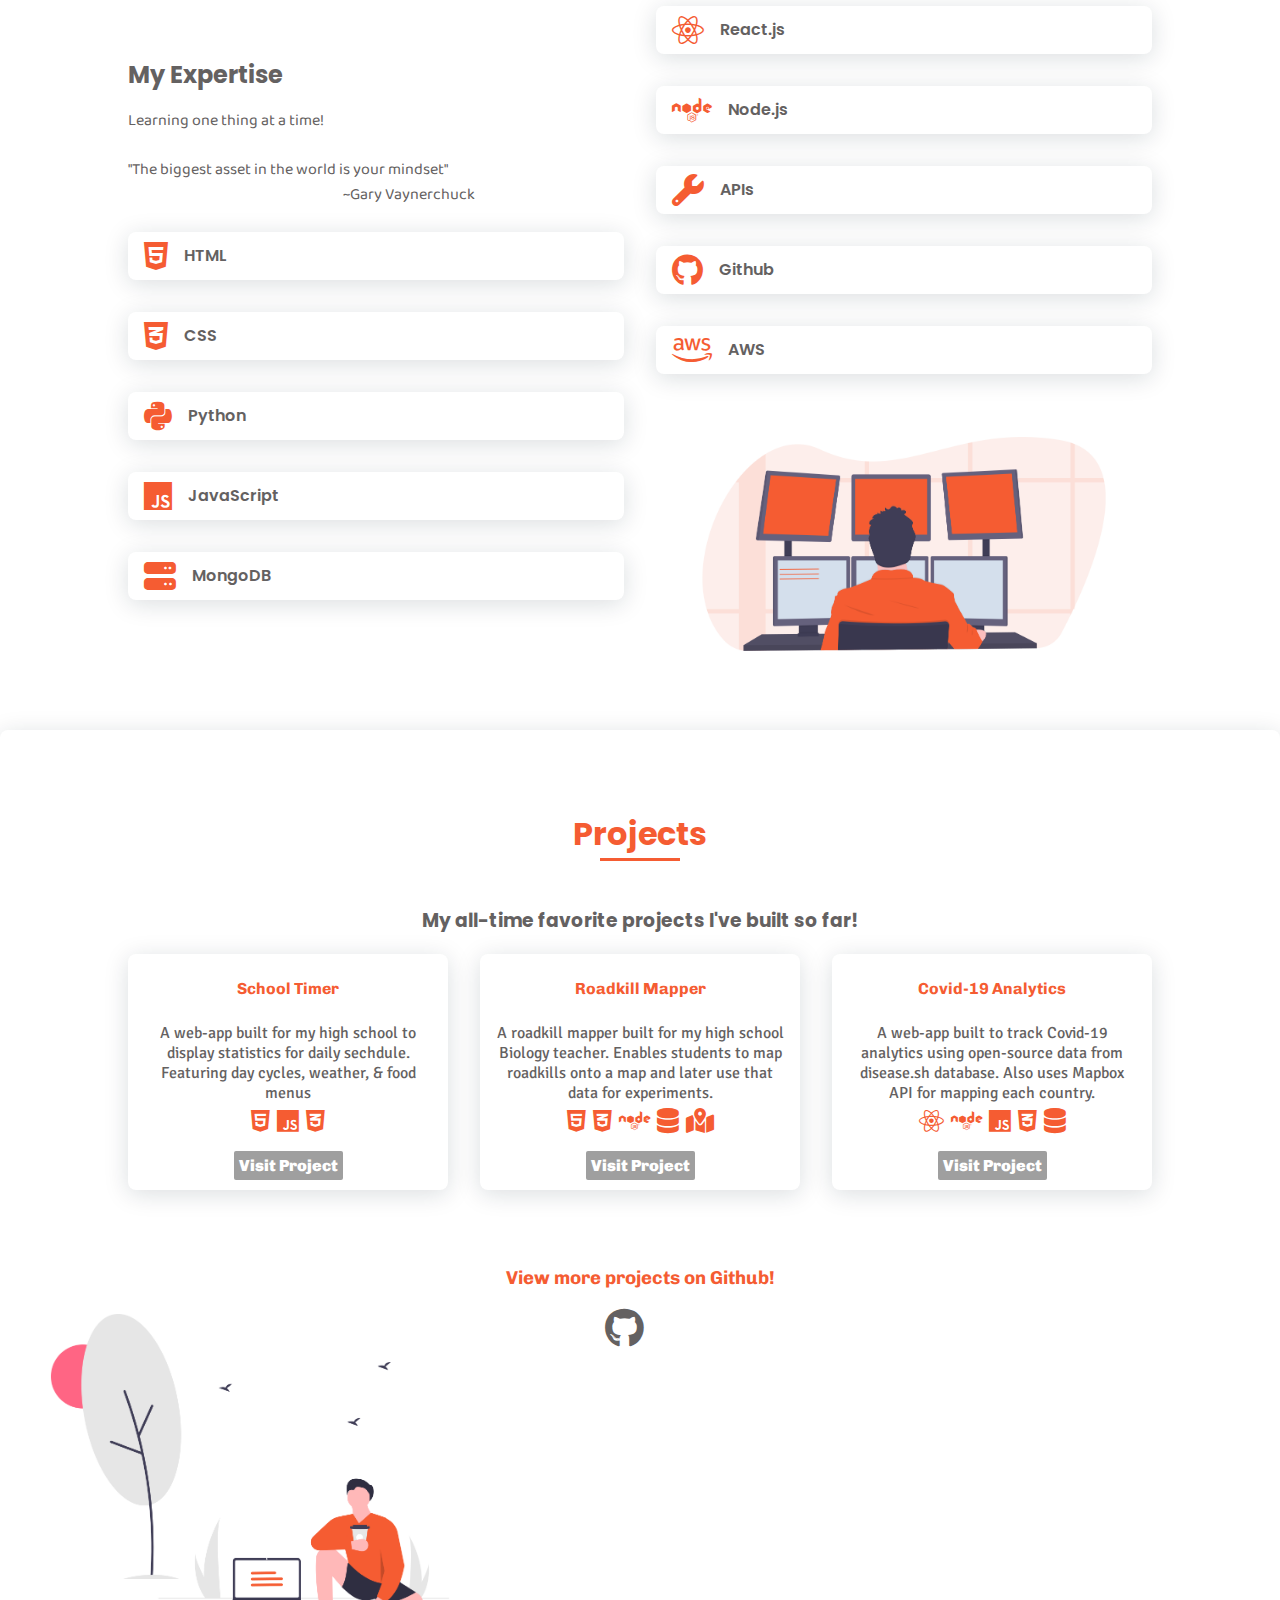
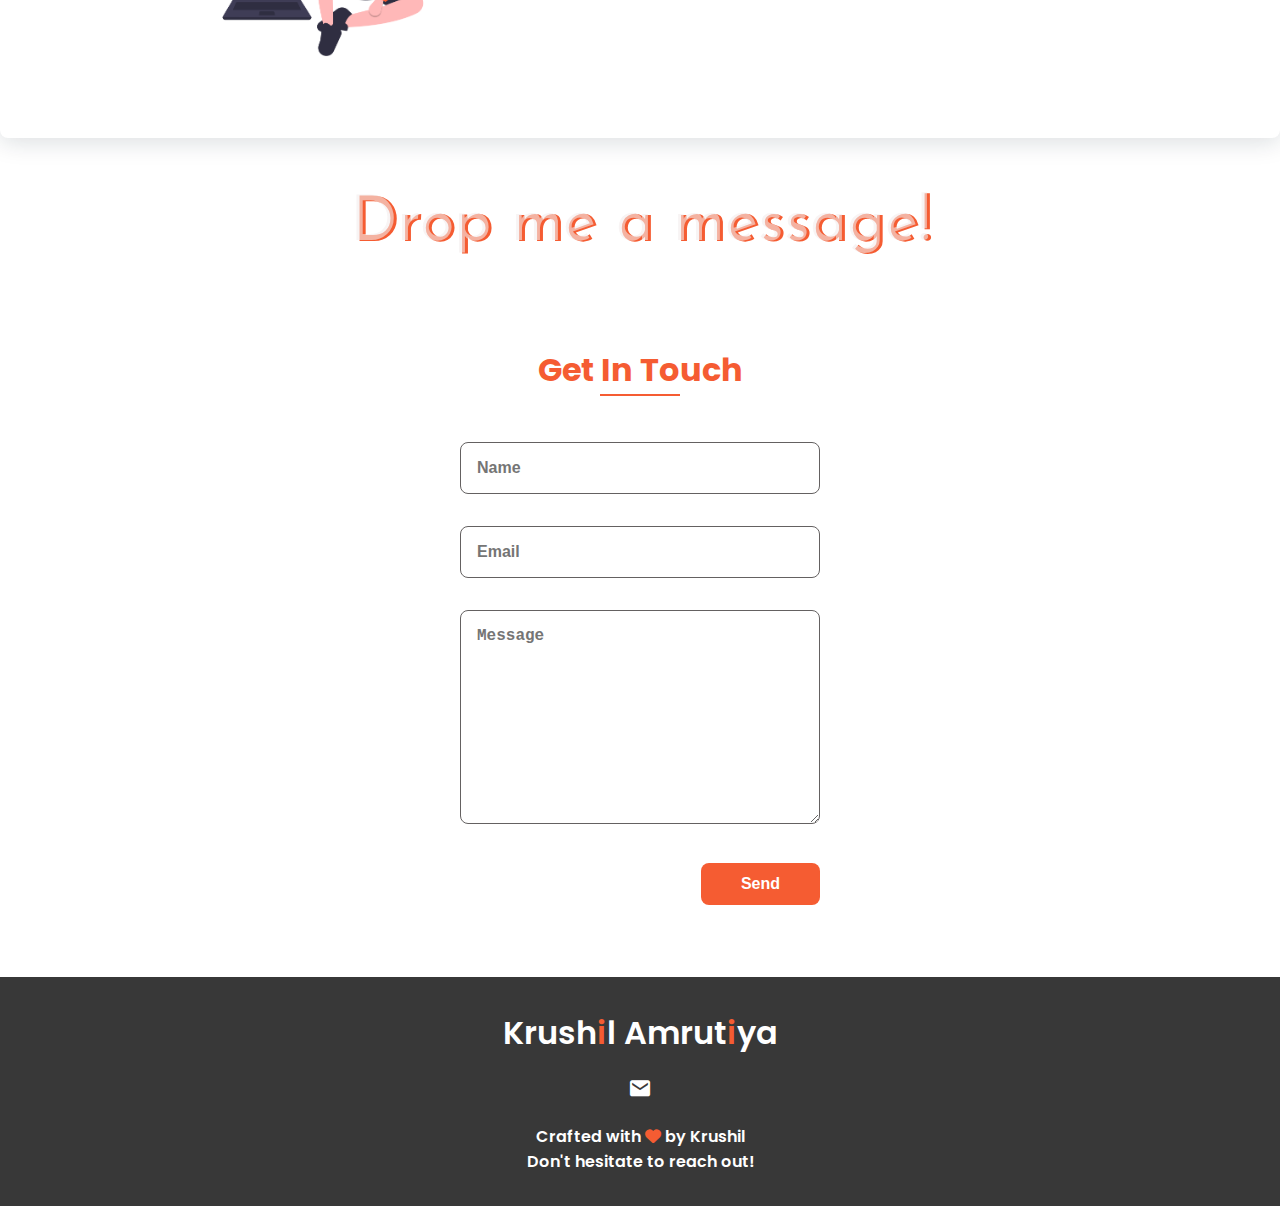
==== commit e15876eb: "Update index.html" ====
--- a/index.html
+++ b/index.html
@@ -1,14 +1,14 @@
 <!DOCTYPE html>
 <html lang="en">
     <head> 
-        <!-- <script async src="https://www.googletagmanager.com/gtag/js?id=G-BSHDWY86L4"></script>
+        <script async src="https://www.googletagmanager.com/gtag/js?id=G-BSHDWY86L4"></script>
         <script>
           window.dataLayer = window.dataLayer || [];
           function gtag(){dataLayer.push(arguments);}
           gtag('js', new Date());
 
           gtag('config', 'G-BSHDWY86L4');
-        </script>  -->
+        </script>
         <meta charset="UTF-8">
         <meta name="viewport" content="width=device-width, initial-scale=1.0">
         <meta name="description" content="Personal portfolio of Krushil Amrutiya">
@@ -73,7 +73,7 @@
                 </div>
 
                 <div class="home__img">    
-                    <img style="border-radius: 5%; padding-right: 2px;" src="assets/profilepic.jpeg" alt="">  <!-- Profile Pic-->
+                    <img style="border-radius: 5%; padding-right: 2px;" src="assets/profilepic.jpeg" alt="Krushil's picture">  <!-- Profile Pic-->
                 </div>
             </section>
 
@@ -95,7 +95,7 @@
                         by day & Web3 geek by night!
                     </p>      
                     <div>
-                        <img style="float: right;" src="assets/mello.png" alt="" width='250' height='250'>
+                        <img style="float: right;" src="assets/mello.png" alt="Mello picture" width='250' height='250'>
                     </div>     
                 </div> 
 
@@ -247,7 +247,7 @@
                             <i class="fa-solid fa-database"></i>
                         </div>
                         <div class="work-showcase-link-div">
-                            <a href="https://github.com/School-Timer/SchoolTimer" target="_blank"><p class="work-showcase-link">Visit Project</p></a>
+                            <a href="https://github.com/krushil1/covidTracker" target="_blank"><p class="work-showcase-link">Visit Project</p></a>
                         </div>
                     </div>
                 </div>
@@ -268,8 +268,7 @@
             </section>
 
             <section class="section project-section">
-                <p class="project-title project">Let’s work together on</p>
-                <p class="project-title project">your next project!</p>
+                <p class="project-title project">Drop me a message!</p>
             </section>
 
             <!--===== CONTACT =====-->
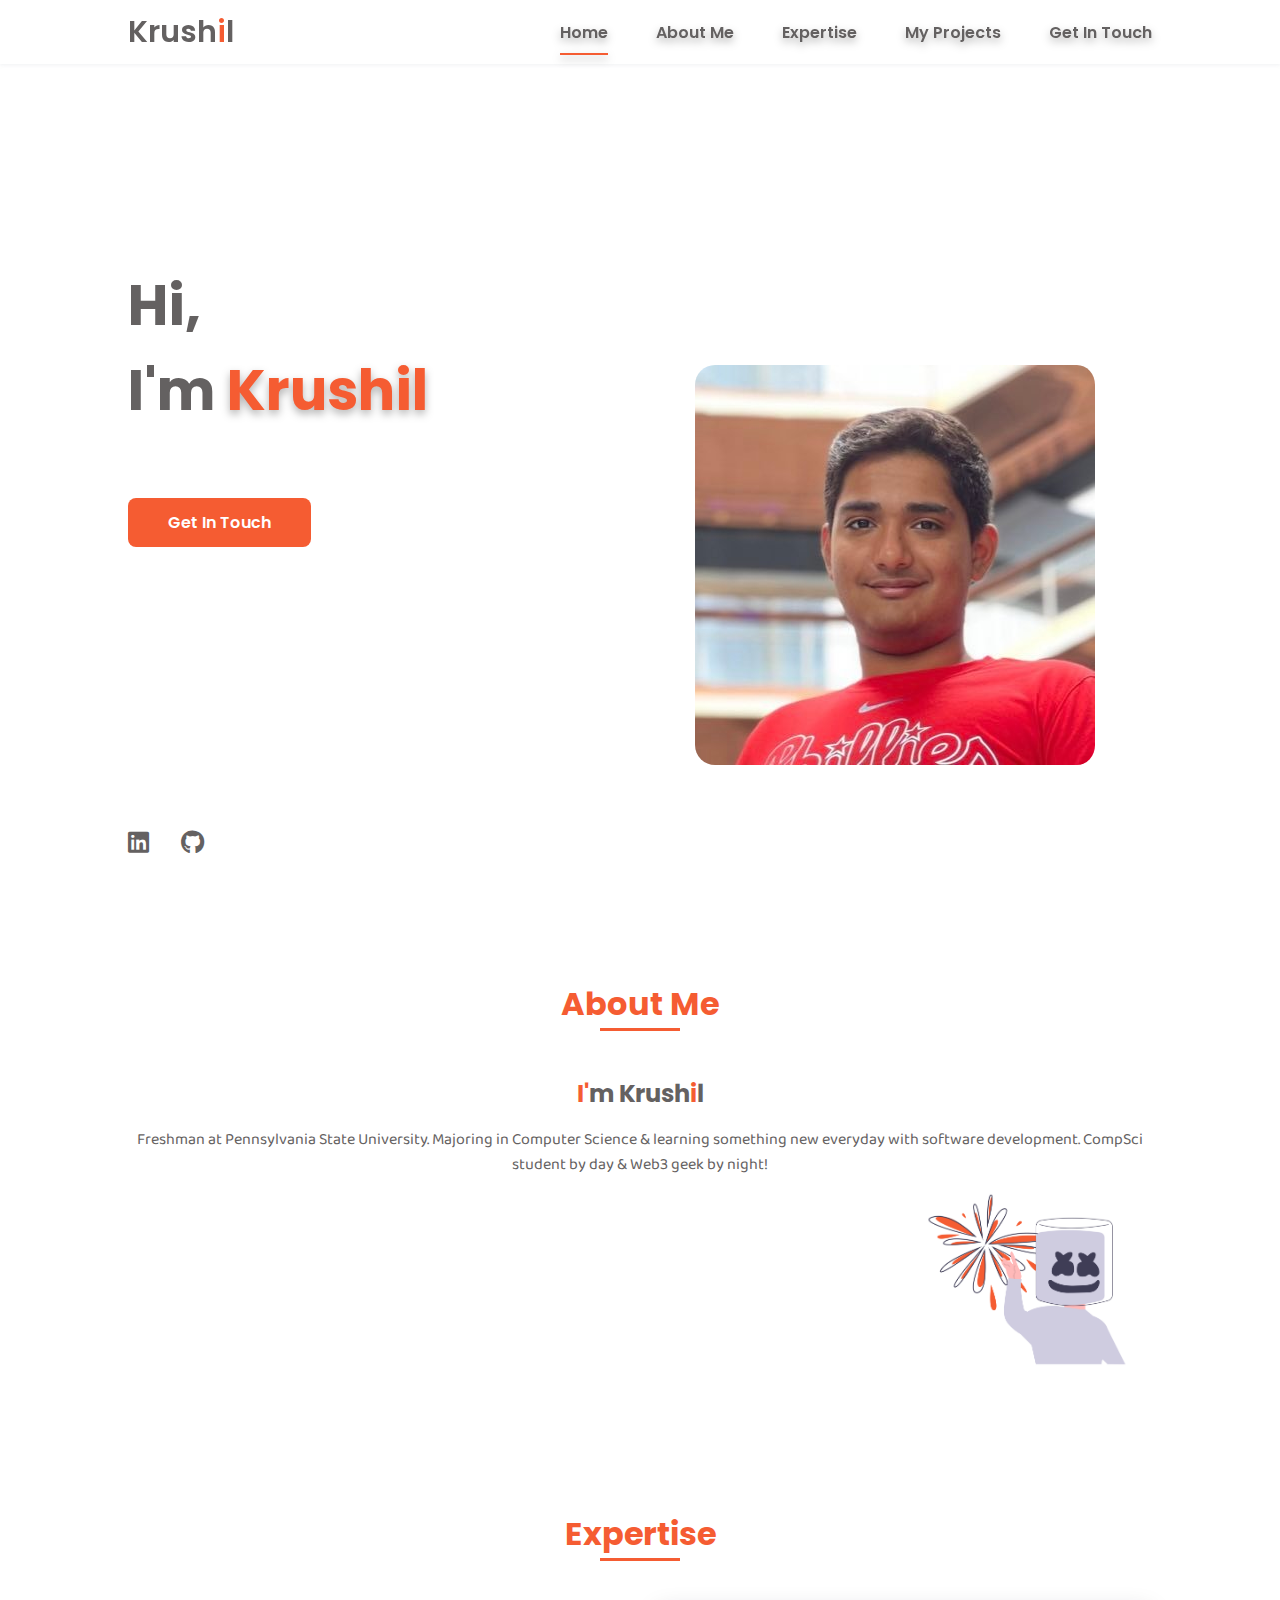
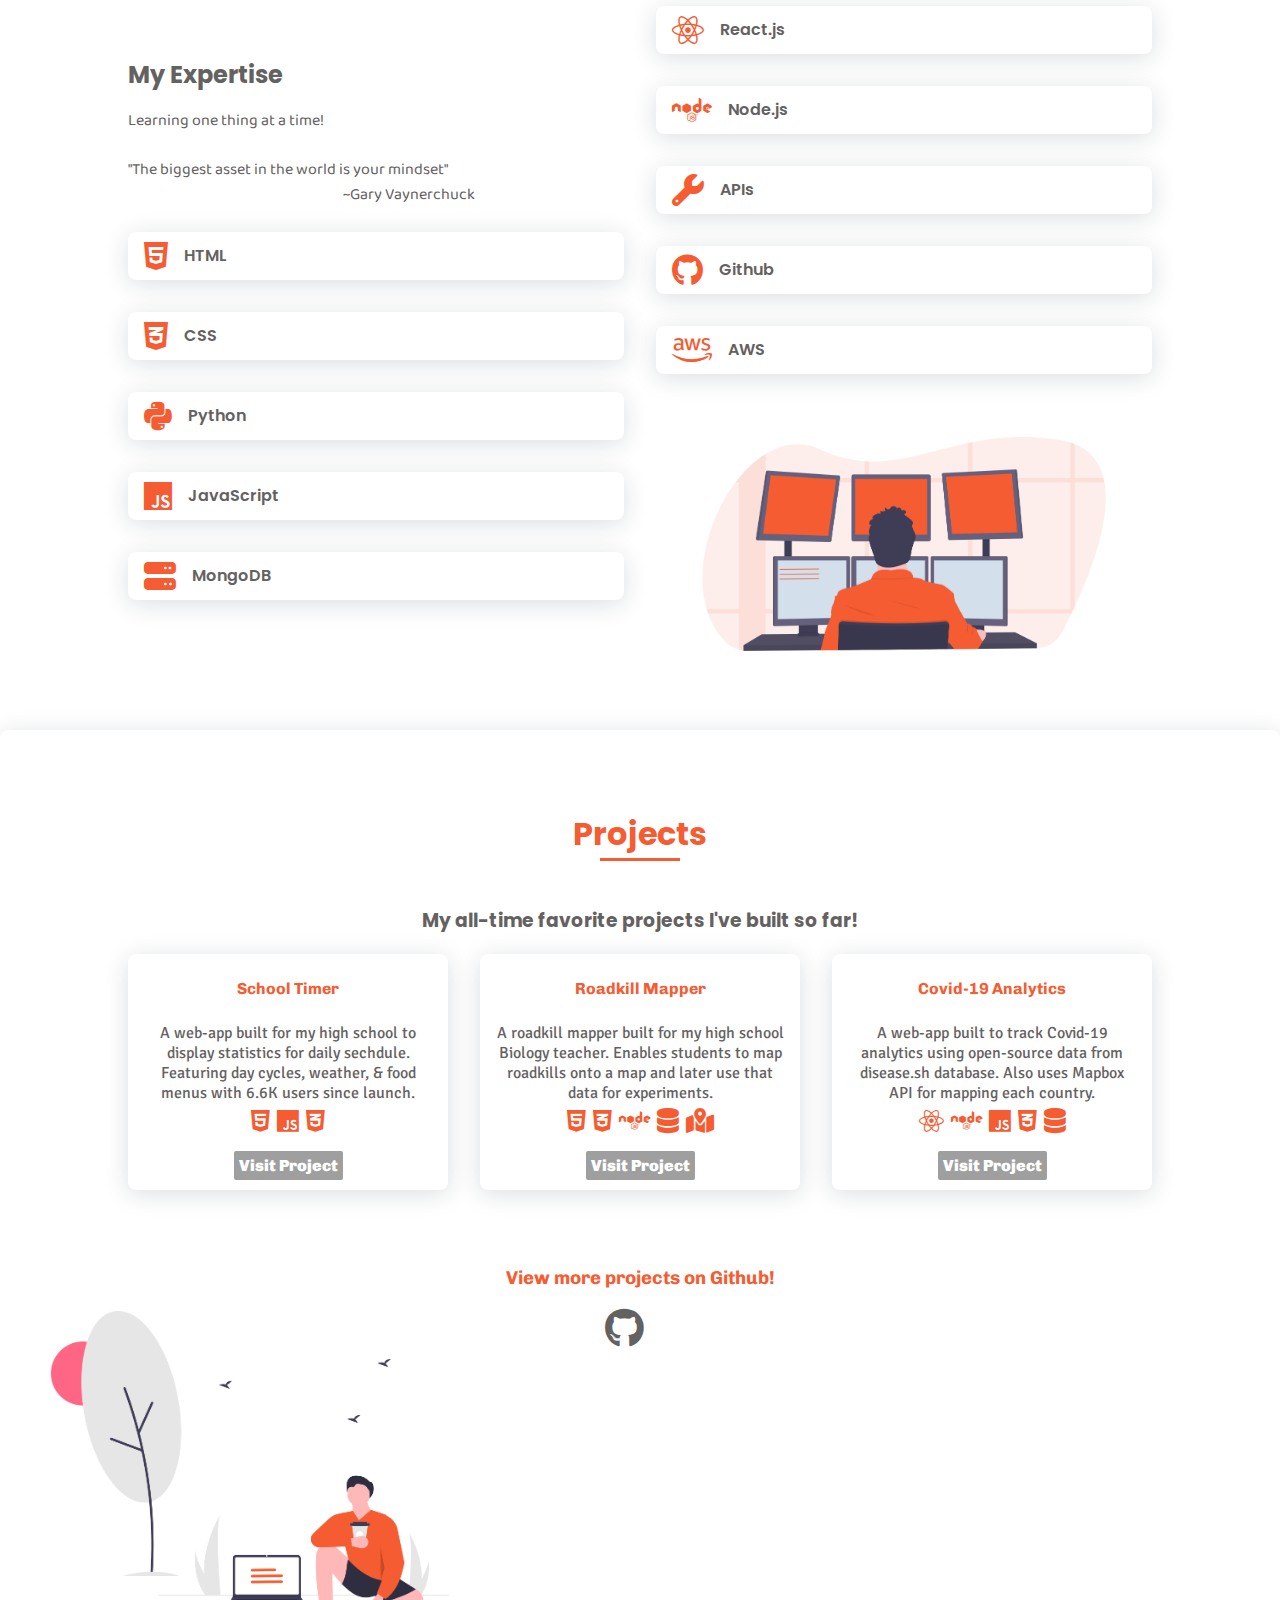
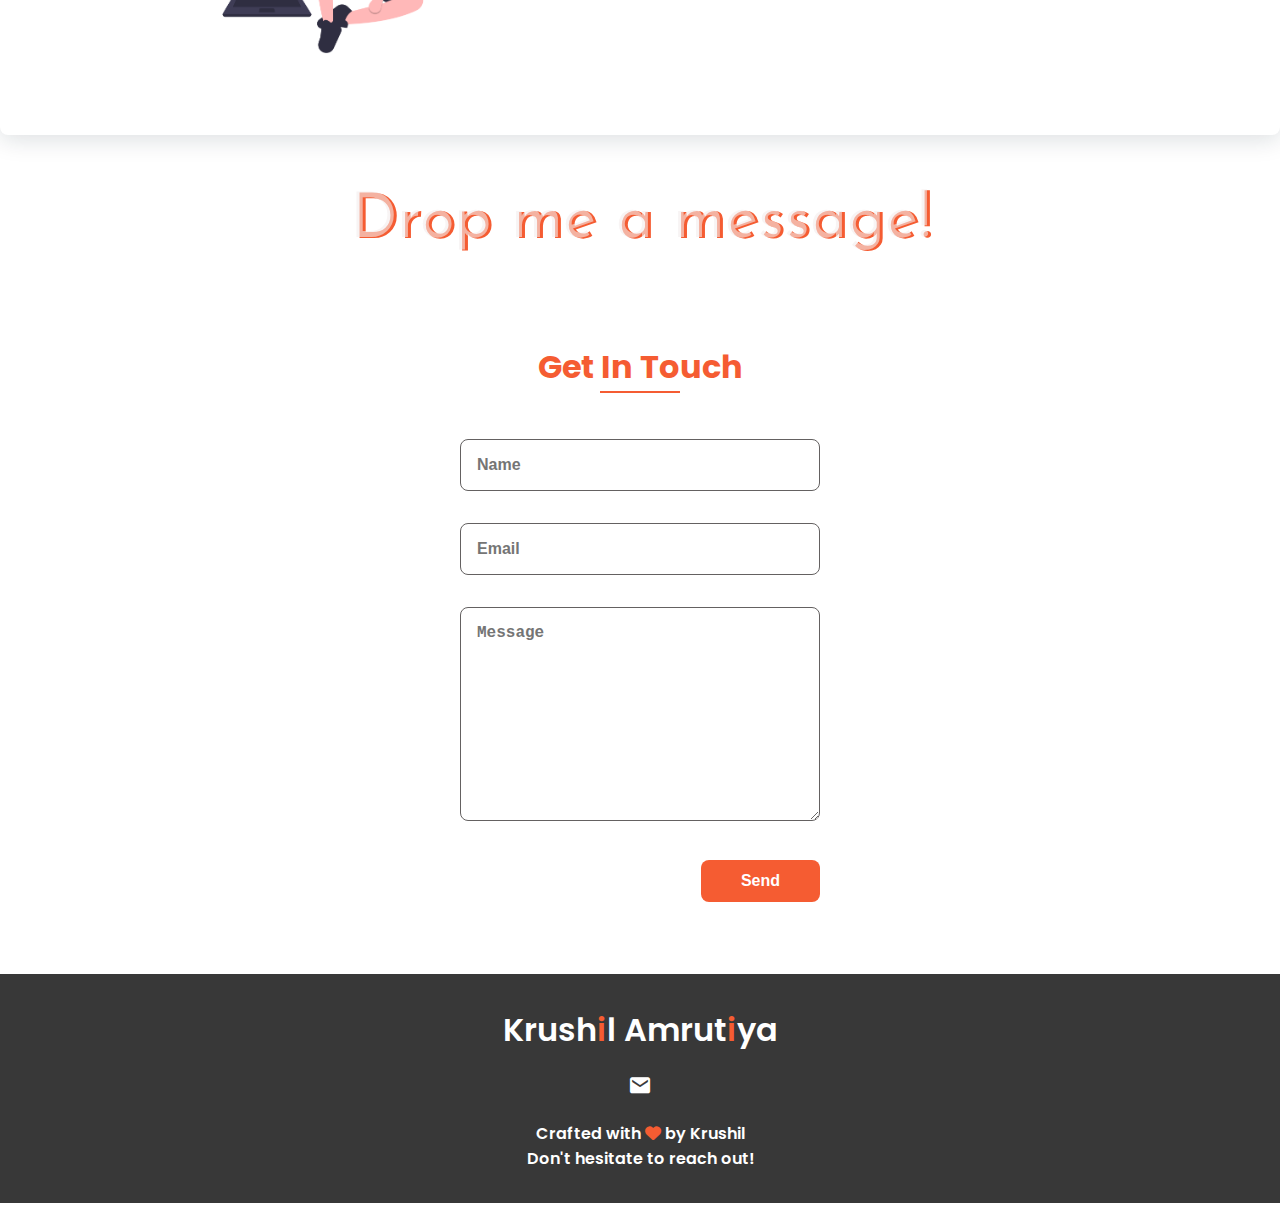
==== commit e8ae6a47: "Update index.html" ====
--- a/index.html
+++ b/index.html
@@ -19,7 +19,6 @@
 
         <!-- =====BOX ICONS===== -->
         <link href="https://cdn.jsdelivr.net/npm/boxicons@2.0.5/css/boxicons.min.css" rel="stylesheet">
-        <link rel="stylesheet" href="https://cdnjs.cloudflare.com/ajax/libs/font-awesome/5.15.2/css/all.min.css">
         <link rel="stylesheet" href="https://cdnjs.cloudflare.com/ajax/libs/font-awesome/6.2.0/css/all.min.css">
         <title>Krushil Amrutiya</title>
     </head>
@@ -206,7 +205,7 @@
                         <br>
                         <p class="work-showcase">School Timer</p>
                         <br>
-                        <p class="description">A web-app built for my high school to display statistics for daily sechdule. Featuring day cycles, weather, & food menus</p>
+                        <p class="description">A web-app built for my high school to display statistics for daily sechdule. Featuring day cycles, weather, & food menus with 6.6K users since launch.</p>
                         <div class="work-icons">
                             <i class="fab fa-html5"></i> 
                             <i class="fab fa-js"></i> 
@@ -254,11 +253,9 @@
 
                 <br>
 
-                <div>
-                    <h3 class="work-showcase">View more projects on Github!</h3>
-                    <div class="work-showcase-link-div">
-                        <a href="https://github.com/krushil1" target="_blank" class="home__social-icon"><i style="font-size: 40px;" class="fab fa-github" ></i></a>
-                    </div>
+                <div class="work-showcase">
+                    <h3>View more projects on Github!</h3>
+                    <a href="https://github.com/krushil1" target="_blank" class="main_github_icon home__social-icon"><i style="font-size: 40px;" class="fab fa-github" ></i></a>
                 </div>
 
                 </div>
